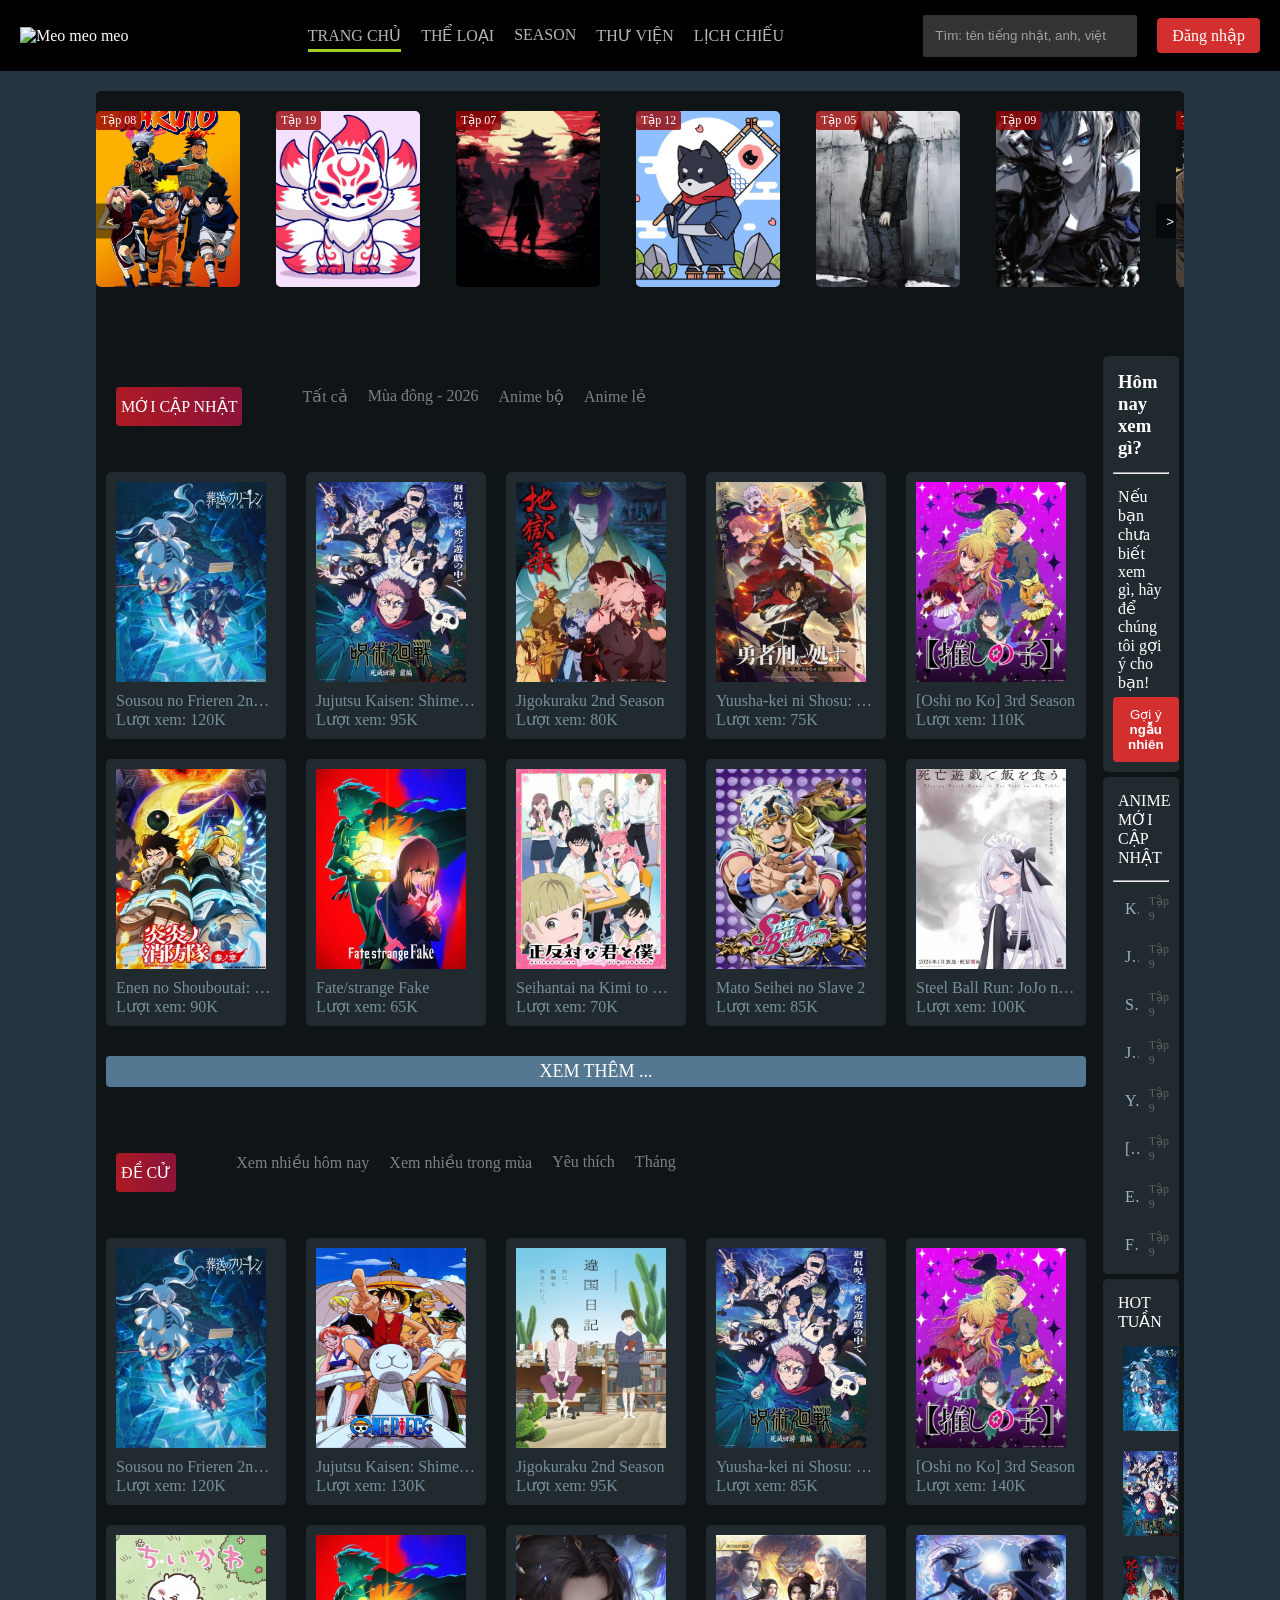
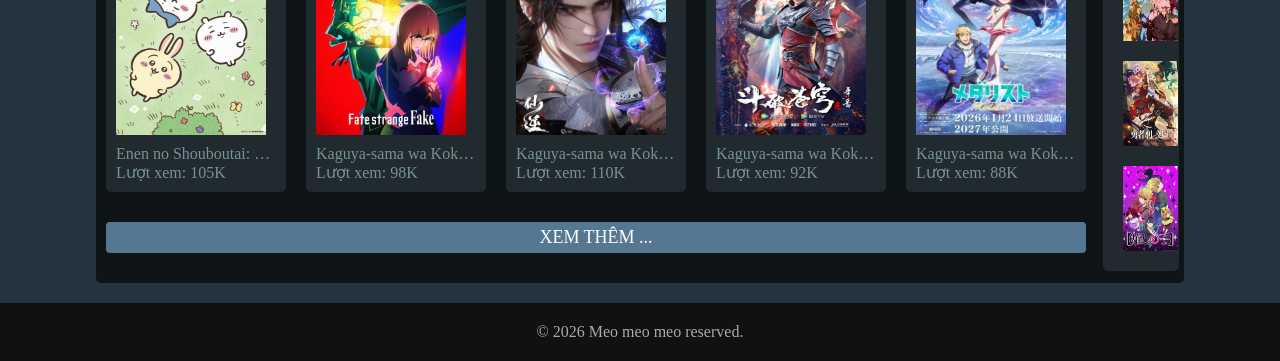
==== index.html @ 36530b50 "fix error due to #" ====
<!DOCTYPE html>
<html lang="en">
<head>
    <meta charset="UTF-8">
    <meta name="viewport" content="width=device-width, initial-scale=1.0">
    <title>Hihi</title>
    <link rel="stylesheet" href="static/css/index.css">
</head>
<body>
    <!-- nav bar -->
     <nav class="navbar">
            <div class="logo">
                <img src="path_to_logo.png" alt="Meo meo meo">
            </div>

        <ul class="nav-links">
            <li><a href="#" class="active">TRANG CHỦ</a></li>

            <li class="has-dropdown"><a href="#">THỂ LOẠI <i class="arrow-down"></i></a>
                <div class="dropdown-content">
                    <ul class="genre-grid">
                        <li><a href="cate.html?type=action">Action</a></li>
                        <li><a href="cate.html?type=adventure">Adventure</a></li>
                        <li><a href="cate.html?type=comedy">Comedy</a></li>
                        <li><a href="cate.html?type=drama">Drama</a></li>
                        <li><a href="cate.html?type=fantasy">Fantasy</a></li>
                        <li><a href="cate.html?type=horror">Horror</a></li>
                        <li><a href="cate.html?type=romance">Romance</a></li>
                        <li><a href="cate.html?type=sci-fi">Sci-Fi</a></li>
                        <li><a href="cate.html?type=slice-of-life">Slice of Life</a></li>
                        <li><a href="cate.html?type=sports">Sports</a></li>
                    </ul>
                </div>
            </li>
            
            <li class="has-dropdown"><a href="#">SEASON <i class="arrow-down"></i></a>
                <div class="dropdown-content">
                    <ul class="season-grid">
                        <li><a href="#">Mùa Xuân 2026</a></li>
                        <li><a href="#">Mùa Hè 2026</a></li>
                        <li><a href="#">Mùa Thu 2026</a></li>
                        <li><a href="#">Mùa Đông 2026</a></li>
                        <li><a href="#">Mùa Xuân 2025</a></li>
                        <li><a href="#">Mùa Hè 2025</a></li>
                        <li><a href="#">Mùa Thu 2025</a></li>
                        <li><a href="#">Mùa Đông 2025</a></li>
                    </ul>
                </div>
            </li>
            <li><a href="#">THƯ VIỆN</a></li>
            <li><a href="#">LỊCH CHIẾU</a></li>
        </ul>

        <div class="nav-actions">
            <div class="search-box">
                <input type="text" placeholder="Tìm: tên tiếng nhật, anh, việt">
            </div>
            <a href="#" class="btn-login">Đăng nhập</a>
        </div>
    </nav>
    <div class="big-container">
        
        
        <main class="main-container">
            <div class="movie-section">
                <button class="nav-btn prev-btn"><</button>
                <div class="movie-slider">
                    <div class="movie-item"><img src="images/movie-slider/thumb1.jpg"><div class="label">Tập 08</div></div>
                    <div class="movie-item"><img src="images/movie-slider/thumb2.jpg"><div class="label">Tập 19</div></div>
                    <div class="movie-item"><img src="images/movie-slider/thumb3.jpg"><div class="label">Tập 07</div></div>
                    <div class="movie-item"><img src="images/movie-slider/thumb4.jpg"><div class="label">Tập 12</div></div>
                    <div class="movie-item"><img src="images/movie-slider/thumb5.jpg"><div class="label">Tập 05</div></div>
                    <div class="movie-item"><img src="images/movie-slider/thumb6.jpg"><div class="label">Tập 09</div></div>
                    <div class="movie-item"><img src="images/movie-slider/thumb7.jpg"><div class="label">Tập 09</div></div>
                    <div class="movie-item"><img src="images/movie-slider/thumb8.jpg"><div class="label">Tập 09</div></div>
                    <div class="movie-item"><img src="images/movie-slider/thumb1.jpg"><div class="label">Tập 09</div></div>
                    <div class="movie-item"><img src="images/movie-slider/thumb10.jpg"><div class="label">Tập 09</div></div>
                </div>
                <button class="nav-btn next-btn">></button>
            </div>
        <div class="second-main-container">
            <div class="content-wraper">
                <section class="content-left">
                <div class="movie-section">
                    <div class="recent-update">
                        <div class="detail-navbar">
                            <p class="section-title">MỚI CẬP NHẬT</p>
                            <ul class="cate-navbar">
                                <li><a href="#">Tất cả</a></li>
                                <li><a href="#">Mùa đông - 2026</a></li>
                                <li><a href="#">Anime bộ</a></li>
                                <li><a href="#">Anime lẻ</a></li>
                            </ul>
                        </div>
                    </div>
                    <div class="movie-items">
                        <div class="home-card"><img src="images/recent_update/thumb1.jpg" width="150"><span class="title">Sousou no Frieren 2nd Season</span><span>Lượt xem: 120K</span></div>
                        <div class="home-card"><img src="images/recent_update/thumb2.jpg" width="150"><span class="title">Jujutsu Kaisen: Shimetsu Kaiyuu - Zenpen</span><span>Lượt xem: 95K</span></div>
                        <div class="home-card"><img src="images/recent_update/thumb3.jpg" width="150"><span class="title">Jigokuraku 2nd Season</span><span>Lượt xem: 80K</span></div>
                        <div class="home-card"><img src="images/recent_update/thumb4.jpg" width="150"><span class="title">Yuusha-kei ni Shosu: Choubatsu Yuusha 9004-tai Keimu Kiroku</span><span>Lượt xem: 75K</span></div>
                        <div class="home-card"><img src="images/recent_update/thumb5.jpg" width="150"><span class="title">[Oshi no Ko] 3rd Season</span><span>Lượt xem: 110K</span></div>
                        <div class="home-card"><img src="images/recent_update/thumb6.jpg" width="150"><span class="title">Enen no Shouboutai: San no Shou Part 2</span><span>Lượt xem: 90K</span></div>
                        <div class="home-card"><img src="images/recent_update/thumb7.jpg" width="150"><span class="title">Fate/strange Fake</span><span>Lượt xem: 65K</span></div>
                        <div class="home-card"><img src="images/recent_update/thumb8.jpg" width="150"><span class="title">Seihantai na Kimi to Boku</span><span>Lượt xem: 70K</span></div>
                        <div class="home-card"><img src="images/recent_update/thumb9.jpg" width="150"><span class="title">Mato Seihei no Slave 2</span><span>Lượt xem: 85K</span></div>
                        <div class="home-card"><img src="images/recent_update/thumb10.jpg" width="150"><span class="title">Steel Ball Run: JoJo no Kimyou na Bouken</span><span>Lượt xem: 100K</span></div>
                    </div>
                    <a href="#" class="watch-more">XEM THÊM ...</a>

                </div>
            </section>

            <section class="content-left">
                <div class="movie-section">
                    <div class="recent-update">
                        <div class="detail-navbar">
                            <p class="section-title">ĐỀ CỬ</p>
                            <ul class="cate-navbar">
                                <li><a href="#">Xem nhiều hôm nay</a></li>
                                <li><a href="#">Xem nhiều trong mùa</a></li>
                                <li><a href="#">Yêu thích</a></li>
                                <li><a href="#">Tháng</a></li>
                            </ul>
                        </div>
                    </div>
                    <div class="movie-items">
                        <div class="home-card"><img src="images/nomination/thumb1.jpg" width="150"><span class="title">Sousou no Frieren 2nd Season</span><span>Lượt xem: 120K</span></div>
                        <div class="home-card"><img src="images/nomination/thumb2.jpg" width="150"><span class="title">Jujutsu Kaisen: Shimetsu Kaiyuu - Zenpen</span><span>Lượt xem: 130K</span></div>
                        <div class="home-card"><img src="images/nomination/thumb3.jpg" width="150"><span class="title">Jigokuraku 2nd Season</span><span>Lượt xem: 95K</span></div>
                        <div class="home-card"><img src="images/nomination/thumb4.jpg" width="150"><span class="title">Yuusha-kei ni Shosu: Choubatsu Yuusha 9004-tai Keimu Kiroku</span><span>Lượt xem: 85K</span></div>
                        <div class="home-card"><img src="images/nomination/thumb5.jpg" width="150"><span class="title">[Oshi no Ko] 3rd Season</span><span>Lượt xem: 140K</span></div>
                        <div class="home-card"><img src="images/nomination/thumb6.jpg" width="150"><span class="title">Enen no Shouboutai: San no Shou Part 2</span><span>Lượt xem: 105K</span></div>
                        <div class="home-card"><img src="images/nomination/thumb7.jpg" width="150"><span class="title">Kaguya-sama wa Kokurasetai: Tensai-tachi no Renai Kousou</span><span>Lượt xem: 98K</span></div>
                        <div class="home-card"><img src="images/nomination/thumb8.jpg" width="150"><span class="title">Kaguya-sama wa Kokurasetai: Tensai-tachi no Renai Kousou</span><span>Lượt xem: 110K</span></div>
                        <div class="home-card"><img src="images/nomination/thumb9.jpg" width="150"><span class="title">Kaguya-sama wa Kokurasetai: Tensai-tachi no Renai Kousou</span><span>Lượt xem: 92K</span></div>
                        <div class="home-card"><img src="images/nomination/thumb10.jpg" width="150"><span class="title">Kaguya-sama wa Kokurasetai: Tensai-tachi no Renai Kousou</span><span>Lượt xem: 88K</span></div>
                    </div>
                    <a href="#" class="watch-more">XEM THÊM ...</a>

                </div>
            </section>
            </div>
            <aside class="sidebar">
                <div class="sidebar-box">
                    <h3>Hôm nay xem gì?</h3>
                    <hr>
                    <p>Nếu bạn chưa biết xem gì, hãy để chúng tôi gợi ý cho bạn!</p>
                    <button class="random-button">Gợi ý <strong>ngẫu nhiên</strong></button>
                </div>
                <div class="sidebar-box">
                    <p>ANIME MỚI CẬP NHẬT</p>
                    <hr>
                    <ul class="recent-update-aside">
                        <li class="recent-anime">
                            <a href="#">Kaguya-sama wa Kokurasetai: Tensai-tachi no Renai Kousou</a>
                            <span>Tập 9</span>
                        </li>
                        <li class="recent-anime">
                            <a href="#">Jujutsu Kaisen: Shimetsu Kaiyuu - Zenpen</a>
                            <span>Tập 9</span>
                        </li>
                        <li class="recent-anime">
                            <a href="#">Sousou no Frieren 2nd Season</a>
                            <span>Tập 9</span>
                        </li>
                        <li class="recent-anime">
                            <a href="#">Jigokuraku 2nd Season</a>
                            <span>Tập 9</span>
                        </li>
                        <li class="recent-anime">
                            <a href="#">Yuusha-kei ni Shosu: Choubatsu Yuusha 9004-tai Keimu Kiroku</a>
                            <span>Tập 9</span>
                        </li>
                        <li class="recent-anime">
                            <a href="#">[Oshi no Ko] 3rd Season</a>
                            <span>Tập 9</span>
                        </li>
                        <li class="recent-anime">
                            <a href="#">Enen no Shouboutai: San no Shou Part 2</a>
                            <span>Tập 9</span>
                        </li>
                        <li class="recent-anime">
                            <a href="#">Fate/strange Fake</a>
                            <span>Tập 9</span>
                        </li>
                    </ul>
                </div>
                <div class="sidebar-box">
                    <div class="hot-title">
                        <p>HOT TUẦN</p>
                        <p>TV/Series</p>
                        <p>Movie/OVA</p>
                    </div>
                    <div class="hot-content">
                        <div class="hot-card">
                            <img src="images/hot_week/thumb1.jpg" width="150">
                            <a class="title" href="#">Sousou no Frieren 2nd Season</a>
                        </div>
                        <div class="hot-card">
                            <img src="images/hot_week/thumb2.jpg" alt="" class="src">
                            <a class="title" href="#">Jujutsu Kaisen: Shimetsu Kaiyuu - Zenpen</a>
                        </div>
                        <div class="hot-card">
                            <img src="images/hot_week/thumb3.jpg" alt="" class="src">
                            <a class="title" href="#">Jigokuraku 2nd Season</a>
                        </div>
                        <div class="hot-card">
                            <img src="images/hot_week/thumb4.jpg" alt="" class="src">
                            <a class="title" href="#">Yuusha-kei ni Shosu: Choubatsu Yuusha 9004-tai Keimu Kiroku</a>
                        </div>
                        <div class="hot-card">
                            <img src="images/hot_week/thumb5.jpg" alt="" class="src">
                            <a class="title" href="#">[Oshi no Ko] 3rd Season</a>
                        </div>
                    </div>
                </div>
            </aside>

        </div>
    </div>
    </main>
    <footer>
        © 2026 Meo meo meo reserved.
    </footer>
    
    <script src="index.js"></script>
</body>
</html>
---- static/css/index.css ----
body{
    background-color: #25343F;
    margin: 0;
    padding:0;
}
.big-container{
    background-color: transparent;
    max-width: 85vw;
    margin: 0 auto;
    padding: 20px;
    border-radius: 5px;
}
/* Navbar styles */
.div-navbar{
    background-color: #1a1a1a;
    color: white;
    display: flex;
    flex-wrap: nowrap;
    justify-content: space-between;
    align-items: center;
    padding: 10px 20px;
    margin-top:0px;
}
.navbar{
    background-color: black;
    color: white;
    display: flex;
    flex-wrap: nowrap;
    justify-content: space-between;
    align-items: center;
    padding: 10px 20px;
    margin-top:0px;
}
.nav-links{
    display: flex;
    list-style: none;
    gap: 20px;
}
.nav-links a{
    color: #b7b5b5;
    text-decoration: none;
    padding-bottom: 5px;
}
.nav-links a.active{
    border-bottom: 3px solid #a2cf27;
}
.nav-actions{
    display: flex;
    align-items: center;
    gap: 20px;
}
.search-box {
  position: relative;
}

.btn-login {
  background-color: #d32f2f;
  color: white;
  padding: 8px 15px;
  text-decoration: none;
  border-radius: 4px;
}
input{
    background-color: #333;
    width: 210px;
    height: 40px;
    border: none;
    border-radius:2px;
}
input::placeholder{
    color: #a39f9f;
    padding-left: 10px;
}
/* Dropdown styles */

.has-dropdown{
    position: relative;
}
.dropdown-content{
    display: none;
    position: absolute;
    top: 100%;
    left: 0;
    width: max-content;
    background-color: white;
    min-width: 150px;
    padding:20px;
    box-shadow: 0 8px 16px rgba(0,0,0,0.2);
    z-index:10;
}
.has-dropdown:hover .dropdown-content{
    display: block;
}

/* Genre grid styles */
.genre-grid{
    display: grid;
    grid-template-columns: 1fr 1fr 1fr;
    grid-auto-rows: 1fr;
    gap: 20px;
    padding:0;
    margin: 0;
    background-color: #fff;
}
.genre-grid a{
    color: #333 !important;
    font-size: 14px;
    display: block;
    text-decoration: none;
}
.genre-grid a:hover {
    color: #a2cf27 !important; 
}

.season-grid{
    display: grid;
    grid-template-columns: 1fr 1fr 1fr 1fr;
    grid-auto-rows: 1fr;
    gap: 20px;
    padding:0;
    margin: 0;
    background-color: #fff;
}
.season-grid a{
    color: #333 !important;
    font-size: 14px;
    display: block;
    text-decoration: none;
}
.season-grid a:hover {
    color: #a2cf27 !important; 
}


/* Movie slider styles */
.movie-section{
    position: relative;
    margin: 20px auto;
    display: flex;
    flex-direction: column;
    background-color:#1a1a1a;
    padding: 20px 0;
}
.movie-slider{
    background-color: transparent;
    border-radius: 5px;
    display: flex;
    overflow-x: auto;
    gap: 0;
    scroll-behavior: smooth;
    padding: 0;
}
.movie-slider .movie-item img{
    border-radius: 5px;
}
.movie-slider::-webkit-scrollbar {
    display: none;
}
.movie-item{
    flex: 0 0 180px;
    position: relative;
}
.movie-item img {
    width: 80%;
    height: 80%;
    border-radius: 1px;
    object-fit: cover;
}

.nav-btn{
    position: absolute;
    top: 50%;
    transform: translateY(-50%);
    background-color: rgba(0,0,0,0.5);
    color: white;
    border: none;
    padding: 10px;
    cursor: pointer;
    z-index: 1;
}
.label {
    position: absolute;
    top: 0px;
    background: rgba(154, 5, 5, 0.808);
    color: white;
    padding: 2px 5px;
    border-radius: 2px;
    font-size: 12px;
}
.prev-btn { left: 0; }
.next-btn { right: 0; }
/* Movie details styles */
.main-container{
    background-color: #0f1416;
    display: flex;
    flex-direction: column;
    margin: 0px;
    padding: 0px;
    border-radius: 5px;
}
.second-main-container{
    background-color: transparent;
    display:grid;
    grid-template-columns: 3fr 1fr;
    gap: 2px;
    border-radius: 5px;
}
.content-wraper{
    background-color: transparent;
    margin: 0px;
    padding: 0px;
    display: flex;
    flex-direction: column;
}
/*sidebar styles*/
.sidebar{
    display: flex;
    flex-direction: column;
    gap: 5px;
    margin: 5px;
    min-width: 0px;
}
.sidebar-box{
    background-color: #212a2f;
    border-radius: 5px;
    padding: 10px;

    max-width: 100%;
    overflow: hidden;
    text-overflow: ellipsis;
}
.sidebar-box p{
    color: #fff;
    margin: 0;
    padding: 5px;
}
.sidebar h3{
    color: #fff;
    padding: 5px;
    margin: 0;
}
.sidebar-box{
    padding: 10px;
}
.recent-update-aside {
    display: flex;
    flex-direction: column;
    gap: 10px;
    padding: 0;
    margin: 0;
}

.recent-update-aside li {
    list-style: none;
}

.recent-update-aside li a {
    display: block;
    width: 100%;
    max-width: 100%;
    padding: 10px 12px;
    color: #9fb3c8;
    text-decoration: none;
    position: relative;

    white-space: nowrap;
    overflow: hidden;
    text-overflow: ellipsis;

    background-color: transparent;
    transition: background-color .2s ease, color .2s ease;
}
.recent-update-aside li a::before {
    content: "";
    position: absolute;
    left: 0;
    top: 0;
    width: 4px;
    height: 100%;
    background-color: #d32f2f;
    opacity: 0;
    transition: opacity .2s ease;
}
.recent-update-aside li a:hover {
    background-color: #1b242a;
    color: #fff;
}

.recent-update-aside li a:hover::before {
    opacity: 1;
}
.recent-anime {
    list-style: none;
    display: flex;
    align-items: center;
    gap: 10px;
}

.recent-anime span{
    font-size: 12px;
    color: #5f5f5f;
}
/*hot week styles*/

.hot-title{
    display: flex;
    gap: 10px;
    align-items: center;
}
.hot-card{
    color: #fff;
    background-color: #212a2f;
    display: flex;
    gap: 10px;
    padding: 10px;
    border-radius: 5px;
}
.hot-content img{
    width: 55px;
    height: 85px;
}
.hot-content .title{
    white-space: nowrap;
    overflow: hidden;
    text-overflow: ellipsis;
}
.hot-content a{
    color: #78909c;
    text-decoration: none;
}
.hot-content a:hover{
    color: #a2cf27;
}
/*left content styles*/
.random-button{
    background-color: #d32f2f;
    color: white;
    padding: 10px 15px;
    border: none;
    border-radius: 4px;
    cursor: pointer;
}
/*content-left styles*/
.content-left{
    background-color: transparent;
    border-radius: 5px;
}
.movie-section{
    background-color: transparent;
    padding: 0;
    max-width: 100%;
    overflow: hidden;
}
.detail-navbar{
    display: flex;
    gap: 20px;
    margin-bottom: 20px;
    color: #808080;
}
.detail-navbar a{
    color: #808080;
    text-decoration: none;
}
.cate-navbar{
    display: flex;
    gap: 20px;
    margin-bottom: 20px;
    list-style: none;
}
.cate-navbar a{
    color: #808080;
    text-decoration: none;
}
.section-title{
    background: linear-gradient(81.43deg, #b71c1c -26.81%, #8e1438 87.89%);
    color: white;
    padding: 10px 5px 10px 5px;
    border-radius: 4px;
    margin-left: 20px;
}
.cate-navbar a:hover {
    color: #a2cf27 !important; 
}
.movie-items{
    display: grid;
    grid-template-columns: repeat(5, 1fr);
    gap: 20px;
    padding: 10px;
}
.watch-more{
    background-color: #547792;
    text-transform: uppercase;
    margin: 10px;
    display: block;
    text-align: center;
    margin-top: 20px;
    color: #fff;
    font-size: 18px;
    padding: 5px;
    text-decoration: none;
    border-radius: 4px;
}
/* Home card */
.home-card{
    background-color: #212a2f;
    width: 160px;
    display: flex;
    flex-direction: column;
    border-radius: 5px;
    padding: 10px;
    color: #78909c;
}
.movie-items img{
    width: 150px;
    height: 200px;
}
.home-card .title{
    margin: 10px 0 0 0;
    white-space: nowrap;
    overflow: hidden;
    text-overflow: ellipsis;
}


/*footer styles*/
footer {
    background-color: #111;
    color: #aaa;
    text-align: center;
    padding: 20px;
}
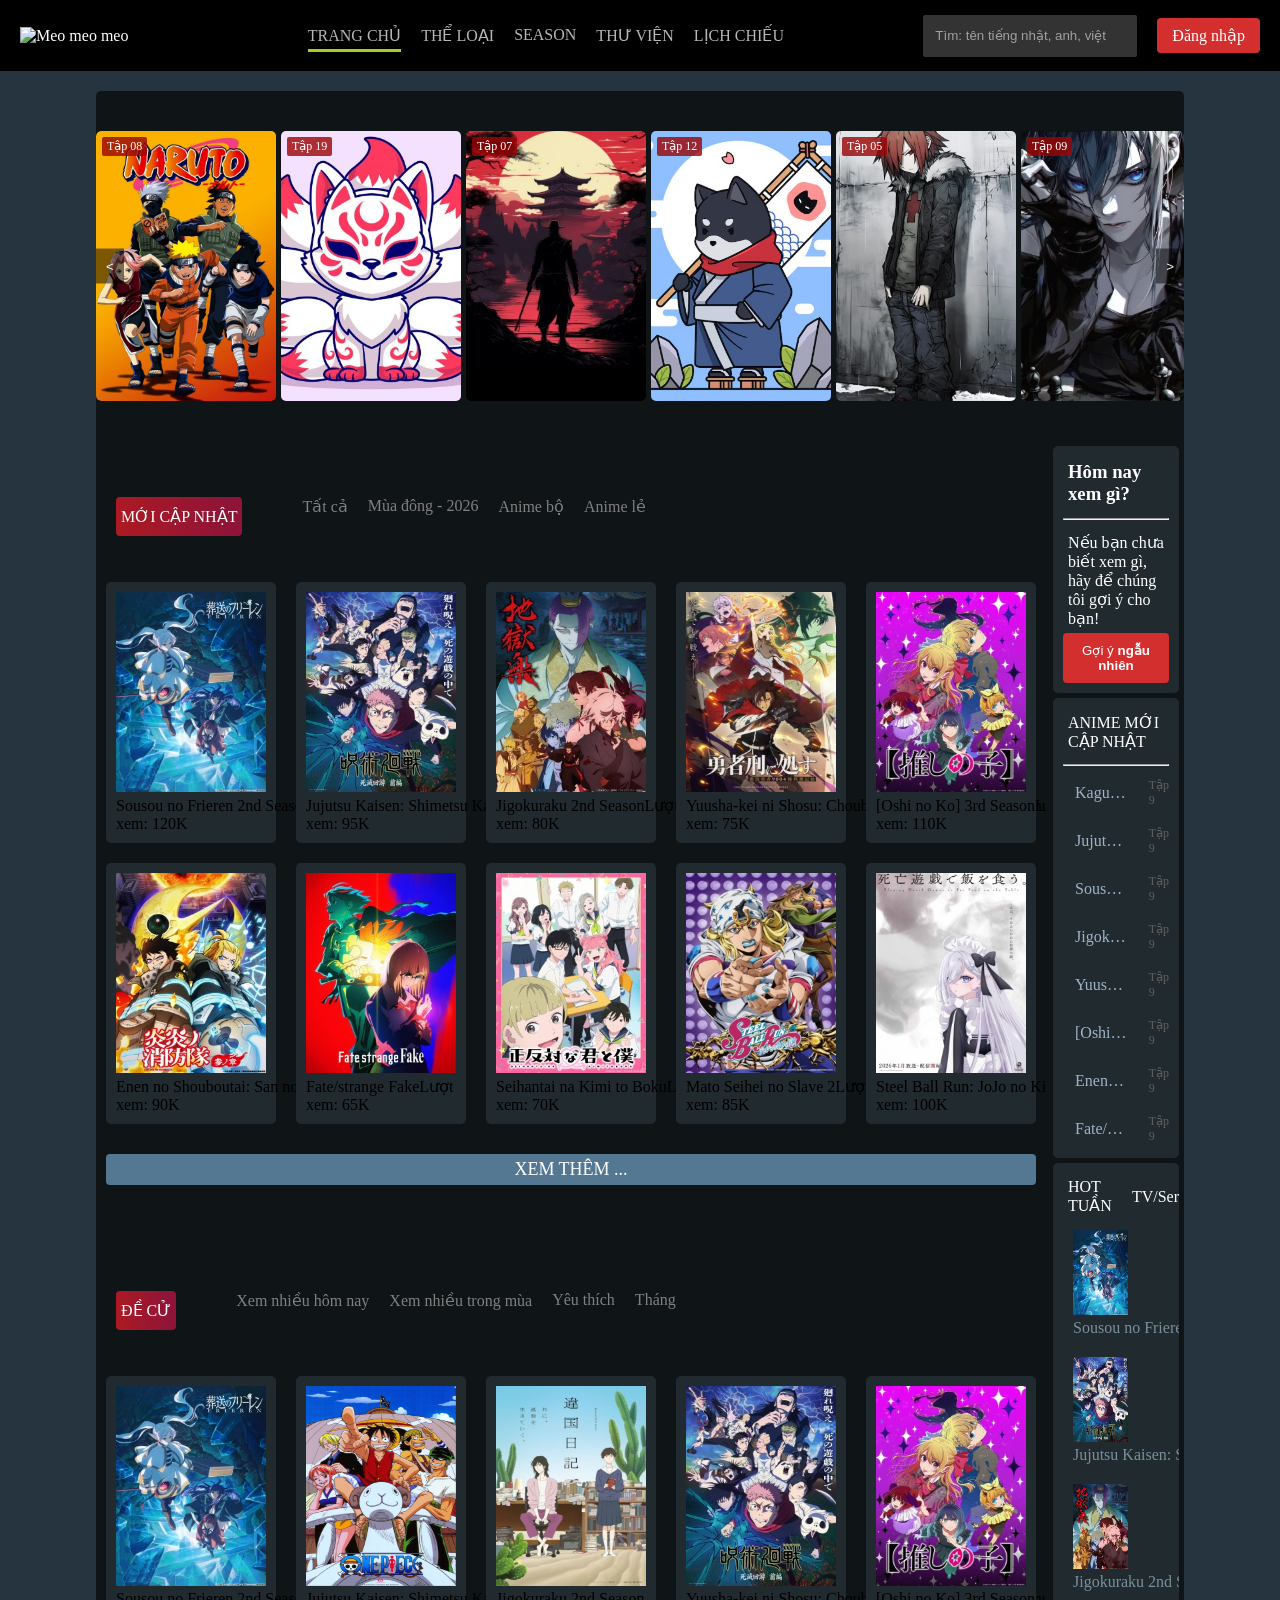
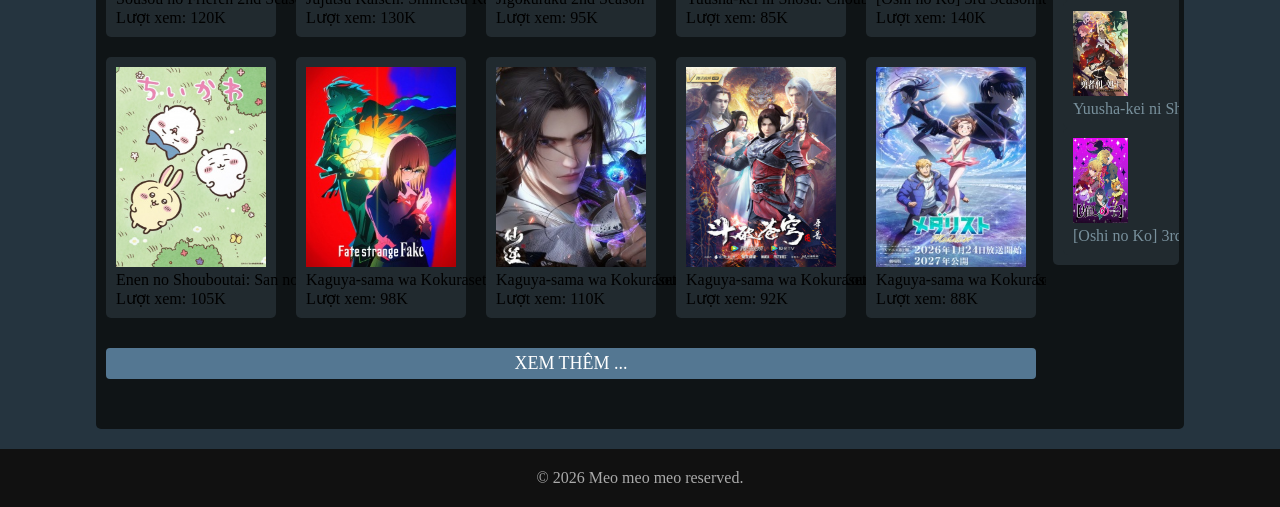
==== commit 475881cb: "add play button" ====
--- a/index.html
+++ b/index.html
@@ -14,7 +14,7 @@
             </div>
 
         <ul class="nav-links">
-            <li><a href="#" class="active">TRANG CHỦ</a></li>
+            <li><a href="index.html" class="active">TRANG CHỦ</a></li>
 
             <li class="has-dropdown"><a href="#">THỂ LOẠI <i class="arrow-down"></i></a>
                 <div class="dropdown-content">
@@ -63,20 +63,71 @@
         
         <main class="main-container">
             <div class="movie-section">
-                <button class="nav-btn prev-btn"><</button>
+                <button class="nav-btn prev-btn">&lt;</button>
                 <div class="movie-slider">
-                    <div class="movie-item"><img src="images/movie-slider/thumb1.jpg"><div class="label">Tập 08</div></div>
-                    <div class="movie-item"><img src="images/movie-slider/thumb2.jpg"><div class="label">Tập 19</div></div>
-                    <div class="movie-item"><img src="images/movie-slider/thumb3.jpg"><div class="label">Tập 07</div></div>
-                    <div class="movie-item"><img src="images/movie-slider/thumb4.jpg"><div class="label">Tập 12</div></div>
-                    <div class="movie-item"><img src="images/movie-slider/thumb5.jpg"><div class="label">Tập 05</div></div>
-                    <div class="movie-item"><img src="images/movie-slider/thumb6.jpg"><div class="label">Tập 09</div></div>
-                    <div class="movie-item"><img src="images/movie-slider/thumb7.jpg"><div class="label">Tập 09</div></div>
-                    <div class="movie-item"><img src="images/movie-slider/thumb8.jpg"><div class="label">Tập 09</div></div>
-                    <div class="movie-item"><img src="images/movie-slider/thumb1.jpg"><div class="label">Tập 09</div></div>
-                    <div class="movie-item"><img src="images/movie-slider/thumb10.jpg"><div class="label">Tập 09</div></div>
-                </div>
-                <button class="nav-btn next-btn">></button>
+                    <a class="movie-item click-to-watch">
+                        <img src="images/movie-slider/thumb1.jpg">
+                        <div class="play-overlay">
+                            <span class="play-btn">▶</span>
+                        </div>
+                        <span class="label">Tập 08</span>
+                    </a>
+                    <a class="movie-item click-to-watch">
+                        <img src="images/movie-slider/thumb2.jpg">
+                        <div class="play-overlay">
+                            <span class="play-btn">▶</span>
+                        </div>
+                        <span class="label">Tập 19</span></a>
+                    <a class="movie-item click-to-watch">
+                        <img src="images/movie-slider/thumb3.jpg">
+                        <div class="play-overlay">
+                            <span class="play-btn">▶</span>
+                        </div>
+                        <span class="label">Tập 07</span></a>
+                    <a class="movie-item click-to-watch">
+                        <img src="images/movie-slider/thumb4.jpg">
+                        <div class="play-overlay">
+                            <span class="play-btn">▶</span>
+                        </div>
+                        <span class="label">Tập 12</span></a>
+                    <a class="movie-item click-to-watch">
+                        <img src="images/movie-slider/thumb5.jpg">
+                        <div class="play-overlay">
+                            <span class="play-btn">▶</span>
+                        </div>
+                        <span class="label">Tập 05</span></a>
+                    <a class="movie-item click-to-watch">
+                        <img src="images/movie-slider/thumb6.jpg">
+                        <div class="play-overlay">
+                            <span class="play-btn">▶</span>
+                        </div>
+                        <span class="label">Tập 09</span></a>
+                    <a class="movie-item click-to-watch">
+                        <img src="images/movie-slider/thumb7.jpg">
+                        <div class="play-overlay">
+                            <span class="play-btn">▶</span>
+                        </div>
+                        <span class="label">Tập 09</span></a>
+                    <a class="movie-item click-to-watch">
+                        <img src="images/movie-slider/thumb8.jpg">
+                        <div class="play-overlay">
+                            <span class="play-btn">▶</span>
+                        </div>
+                        <span class="label">Tập 09</span></a>
+                    <a class="movie-item click-to-watch">
+                        <img src="images/movie-slider/thumb1.jpg">
+                        <div class="play-overlay">
+                            <span class="play-btn">▶</span>
+                        </div>
+                        <span class="label">Tập 09</span></a>
+                    <a class="movie-item click-to-watch">
+                        <img src="images/movie-slider/thumb10.jpg">
+                        <div class="play-overlay">
+                            <span class="play-btn">▶</span>
+                        </div>
+                        <span class="label">Tập 09</span></a>
+                </div>
+                <button type="button" class="nav-btn next-btn">&gt;</button>
             </div>
         <div class="second-main-container">
             <div class="content-wraper">
@@ -94,16 +145,67 @@
                         </div>
                     </div>
                     <div class="movie-items">
-                        <div class="home-card"><img src="images/recent_update/thumb1.jpg" width="150"><span class="title">Sousou no Frieren 2nd Season</span><span>Lượt xem: 120K</span></div>
-                        <div class="home-card"><img src="images/recent_update/thumb2.jpg" width="150"><span class="title">Jujutsu Kaisen: Shimetsu Kaiyuu - Zenpen</span><span>Lượt xem: 95K</span></div>
-                        <div class="home-card"><img src="images/recent_update/thumb3.jpg" width="150"><span class="title">Jigokuraku 2nd Season</span><span>Lượt xem: 80K</span></div>
-                        <div class="home-card"><img src="images/recent_update/thumb4.jpg" width="150"><span class="title">Yuusha-kei ni Shosu: Choubatsu Yuusha 9004-tai Keimu Kiroku</span><span>Lượt xem: 75K</span></div>
-                        <div class="home-card"><img src="images/recent_update/thumb5.jpg" width="150"><span class="title">[Oshi no Ko] 3rd Season</span><span>Lượt xem: 110K</span></div>
-                        <div class="home-card"><img src="images/recent_update/thumb6.jpg" width="150"><span class="title">Enen no Shouboutai: San no Shou Part 2</span><span>Lượt xem: 90K</span></div>
-                        <div class="home-card"><img src="images/recent_update/thumb7.jpg" width="150"><span class="title">Fate/strange Fake</span><span>Lượt xem: 65K</span></div>
-                        <div class="home-card"><img src="images/recent_update/thumb8.jpg" width="150"><span class="title">Seihantai na Kimi to Boku</span><span>Lượt xem: 70K</span></div>
-                        <div class="home-card"><img src="images/recent_update/thumb9.jpg" width="150"><span class="title">Mato Seihei no Slave 2</span><span>Lượt xem: 85K</span></div>
-                        <div class="home-card"><img src="images/recent_update/thumb10.jpg" width="150"><span class="title">Steel Ball Run: JoJo no Kimyou na Bouken</span><span>Lượt xem: 100K</span></div>
+                        <a class="home-card click-to-watch">
+                            <img src="images/recent_update/thumb1.jpg" width="150">
+                            <div class="play-overlay">
+                                <span class="play-btn">▶</span>
+                            </div>
+                            <span class="title">Sousou no Frieren 2nd Season</span><span>Lượt xem: 120K</span>
+                        </a>
+                        <a class="home-card click-to-watch">
+                            <img src="images/recent_update/thumb2.jpg" width="150">
+                            <div class="play-overlay">
+                                <span class="play-btn">▶</span>
+                            </div>
+                            <span class="title">Jujutsu Kaisen: Shimetsu Kaiyuu - Zenpen</span><span>Lượt xem: 95K</span></a>
+                        <a class="home-card click-to-watch">
+                            <img src="images/recent_update/thumb3.jpg" width="150">
+                            <div class="play-overlay">
+                                <span class="play-btn">▶</span>
+                            </div>
+                            <span class="title">Jigokuraku 2nd Season</span><span>Lượt xem: 80K</span></a>
+                        <a class="home-card click-to-watch">
+                            <img src="images/recent_update/thumb4.jpg" width="150">
+                            <div class="play-overlay">
+                                <span class="play-btn">▶</span>
+                            </div>
+                            <span class="title">Yuusha-kei ni Shosu: Choubatsu Yuusha 9004-tai Keimu Kiroku</span><span>Lượt xem: 75K</span></a>
+                        <a class="home-card click-to-watch">
+                            <img src="images/recent_update/thumb5.jpg" width="150">
+                            <div class="play-overlay">
+                                <span class="play-btn">▶</span>
+                            </div>
+                            <span class="title">[Oshi no Ko] 3rd Season</span><span>Lượt xem: 110K</span></a>
+                        <a class="home-card click-to-watch">
+                            <img src="images/recent_update/thumb6.jpg" width="150">
+                            <div class="play-overlay">
+                                <span class="play-btn">▶</span>
+                            </div>
+                            <span class="title">Enen no Shouboutai: San no Shou Part 2</span><span>Lượt xem: 90K</span></a>
+                        <a class="home-card click-to-watch">
+                            <img src="images/recent_update/thumb7.jpg" width="150">
+                            <div class="play-overlay">
+                                <span class="play-btn">▶</span>
+                            </div>
+                            <span class="title">Fate/strange Fake</span><span>Lượt xem: 65K</span></a>
+                        <a class="home-card click-to-watch">
+                            <img src="images/recent_update/thumb8.jpg" width="150">
+                            <div class="play-overlay">
+                                <span class="play-btn">▶</span>
+                            </div>
+                            <span class="title">Seihantai na Kimi to Boku</span><span>Lượt xem: 70K</span></a>
+                        <a class="home-card click-to-watch">
+                            <img src="images/recent_update/thumb9.jpg" width="150">
+                            <div class="play-overlay">
+                                <span class="play-btn">▶</span>
+                            </div>
+                            <span class="title">Mato Seihei no Slave 2</span><span>Lượt xem: 85K</span></a>
+                        <a class="home-card click-to-watch">
+                            <img src="images/recent_update/thumb10.jpg" width="150">
+                            <div class="play-overlay">
+                                <span class="play-btn">▶</span>
+                            </div>
+                            <span class="title">Steel Ball Run: JoJo no Kimyou na Bouken</span><span>Lượt xem: 100K</span></a>
                     </div>
                     <a href="#" class="watch-more">XEM THÊM ...</a>
 
@@ -124,16 +226,76 @@
                         </div>
                     </div>
                     <div class="movie-items">
-                        <div class="home-card"><img src="images/nomination/thumb1.jpg" width="150"><span class="title">Sousou no Frieren 2nd Season</span><span>Lượt xem: 120K</span></div>
-                        <div class="home-card"><img src="images/nomination/thumb2.jpg" width="150"><span class="title">Jujutsu Kaisen: Shimetsu Kaiyuu - Zenpen</span><span>Lượt xem: 130K</span></div>
-                        <div class="home-card"><img src="images/nomination/thumb3.jpg" width="150"><span class="title">Jigokuraku 2nd Season</span><span>Lượt xem: 95K</span></div>
-                        <div class="home-card"><img src="images/nomination/thumb4.jpg" width="150"><span class="title">Yuusha-kei ni Shosu: Choubatsu Yuusha 9004-tai Keimu Kiroku</span><span>Lượt xem: 85K</span></div>
-                        <div class="home-card"><img src="images/nomination/thumb5.jpg" width="150"><span class="title">[Oshi no Ko] 3rd Season</span><span>Lượt xem: 140K</span></div>
-                        <div class="home-card"><img src="images/nomination/thumb6.jpg" width="150"><span class="title">Enen no Shouboutai: San no Shou Part 2</span><span>Lượt xem: 105K</span></div>
-                        <div class="home-card"><img src="images/nomination/thumb7.jpg" width="150"><span class="title">Kaguya-sama wa Kokurasetai: Tensai-tachi no Renai Kousou</span><span>Lượt xem: 98K</span></div>
-                        <div class="home-card"><img src="images/nomination/thumb8.jpg" width="150"><span class="title">Kaguya-sama wa Kokurasetai: Tensai-tachi no Renai Kousou</span><span>Lượt xem: 110K</span></div>
-                        <div class="home-card"><img src="images/nomination/thumb9.jpg" width="150"><span class="title">Kaguya-sama wa Kokurasetai: Tensai-tachi no Renai Kousou</span><span>Lượt xem: 92K</span></div>
-                        <div class="home-card"><img src="images/nomination/thumb10.jpg" width="150"><span class="title">Kaguya-sama wa Kokurasetai: Tensai-tachi no Renai Kousou</span><span>Lượt xem: 88K</span></div>
+                        <a class="home-card click-to-watch">
+                            <img src="images/nomination/thumb1.jpg" width="150">
+                            <div class="play-overlay">
+                                <span class="play-btn">▶</span>
+                            </div>
+                            <span class="title">Sousou no Frieren 2nd Season</span>
+                            <span>Lượt xem: 120K</span></a>
+                        <a class="home-card click-to-watch">
+                            <img src="images/nomination/thumb2.jpg" width="150">
+                            <div class="play-overlay">
+                                <span class="play-btn">▶</span>
+                            </div>
+                            <span class="title">Jujutsu Kaisen: Shimetsu Kaiyuu - Zenpen</span>
+                            <span>Lượt xem: 130K</span></a>
+                        <a class="home-card click-to-watch">
+                            <img src="images/nomination/thumb3.jpg" width="150">
+                            <div class="play-overlay">
+                                <span class="play-btn">▶</span>
+                            </div>
+                            <span class="title">Jigokuraku 2nd Season</span>
+                            <span>Lượt xem: 95K</span></a>
+                        <a class="home-card click-to-watch">
+                            <img src="images/nomination/thumb4.jpg" width="150">
+                            <div class="play-overlay">
+                                <span class="play-btn">▶</span>
+                            </div>
+                            <span class="title">Yuusha-kei ni Shosu: Choubatsu Yuusha 9004-tai Keimu Kiroku</span>
+                            <span>Lượt xem: 85K</span></a>
+                        <a class="home-card click-to-watch">
+                            <img src="images/nomination/thumb5.jpg" width="150">
+                            <div class="play-overlay">
+                                <span class="play-btn">▶</span>
+                            </div>
+                            <span class="title">[Oshi no Ko] 3rd Season</span>
+                            <span>Lượt xem: 140K</span></a>
+                        <a class="home-card click-to-watch">
+                            <img src="images/nomination/thumb6.jpg" width="150">
+                            <div class="play-overlay">
+                                <span class="play-btn">▶</span>
+                            </div>
+                            <span class="title">Enen no Shouboutai: San no Shou Part 2</span>
+                            <span>Lượt xem: 105K</span></a>
+                        <a class="home-card click-to-watch">
+                            <img src="images/nomination/thumb7.jpg" width="150">
+                            <div class="play-overlay">
+                                <span class="play-btn">▶</span>
+                            </div>
+                            <span class="title">Kaguya-sama wa Kokurasetai: Tensai-tachi no Renai Kousou</span>
+                            <span>Lượt xem: 98K</span></a>
+                        <a class="home-card click-to-watch">
+                            <img src="images/nomination/thumb8.jpg" width="150">
+                            <div class="play-overlay">
+                                <span class="play-btn">▶</span>
+                            </div>
+                            <span class="title">Kaguya-sama wa Kokurasetai: Tensai-tachi no Renai Kousou</span>
+                            <span>Lượt xem: 110K</span></a>
+                        <a class="home-card click-to-watch">
+                            <img src="images/nomination/thumb9.jpg" width="150">
+                            <div class="play-overlay">
+                                <span class="play-btn">▶</span>
+                            </div>
+                            <span class="title">Kaguya-sama wa Kokurasetai: Tensai-tachi no Renai Kousou</span>
+                            <span>Lượt xem: 92K</span></a>
+                        <a class="home-card click-to-watch">
+                            <img src="images/nomination/thumb10.jpg" width="150">
+                            <div class="play-overlay">
+                                <span class="play-btn">▶</span>
+                            </div>
+                            <span class="title">Kaguya-sama wa Kokurasetai: Tensai-tachi no Renai Kousou</span>
+                            <span>Lượt xem: 88K</span></a>
                     </div>
                     <a href="#" class="watch-more">XEM THÊM ...</a>
 
@@ -192,23 +354,23 @@
                         <p>Movie/OVA</p>
                     </div>
                     <div class="hot-content">
-                        <div class="hot-card">
+                        <div class="hot-card click-to-watch">
                             <img src="images/hot_week/thumb1.jpg" width="150">
                             <a class="title" href="#">Sousou no Frieren 2nd Season</a>
                         </div>
-                        <div class="hot-card">
+                        <div class="hot-card click-to-watch">
                             <img src="images/hot_week/thumb2.jpg" alt="" class="src">
                             <a class="title" href="#">Jujutsu Kaisen: Shimetsu Kaiyuu - Zenpen</a>
                         </div>
-                        <div class="hot-card">
+                        <div class="hot-card click-to-watch">
                             <img src="images/hot_week/thumb3.jpg" alt="" class="src">
                             <a class="title" href="#">Jigokuraku 2nd Season</a>
                         </div>
-                        <div class="hot-card">
+                        <div class="hot-card click-to-watch">
                             <img src="images/hot_week/thumb4.jpg" alt="" class="src">
                             <a class="title" href="#">Yuusha-kei ni Shosu: Choubatsu Yuusha 9004-tai Keimu Kiroku</a>
                         </div>
-                        <div class="hot-card">
+                        <div class="hot-card click-to-watch">
                             <img src="images/hot_week/thumb5.jpg" alt="" class="src">
                             <a class="title" href="#">[Oshi no Ko] 3rd Season</a>
                         </div>
@@ -223,6 +385,6 @@
         © 2026 Meo meo meo reserved.
     </footer>
     
-    <script src="index.js"></script>
+    <script src="static/js/index.js"></script>
 </body>
 </html>
--- a/static/css/index.css
+++ b/static/css/index.css
@@ -138,15 +138,17 @@
     margin: 20px auto;
     display: flex;
     flex-direction: column;
-    background-color:#1a1a1a;
+    background-color:transparent;
     padding: 20px 0;
+    max-width: 100%;
+    overflow: hidden;
 }
 .movie-slider{
     background-color: transparent;
     border-radius: 5px;
     display: flex;
     overflow-x: auto;
-    gap: 0;
+    gap: 5px;
     scroll-behavior: smooth;
     padding: 0;
 }
@@ -157,13 +159,15 @@
     display: none;
 }
 .movie-item{
+    display: block;
     flex: 0 0 180px;
     position: relative;
 }
 .movie-item img {
-    width: 80%;
-    height: 80%;
+    width: 100%;
+    height: 100%;
     border-radius: 1px;
+    display: block;
     object-fit: cover;
 }
 
@@ -176,11 +180,13 @@
     border: none;
     padding: 10px;
     cursor: pointer;
-    z-index: 1;
+    z-index: 10;
 }
 .label {
     position: absolute;
-    top: 0px;
+    top: 6px;
+    left: 6px;
+    z-index:2;
     background: rgba(154, 5, 5, 0.808);
     color: white;
     padding: 2px 5px;
@@ -345,12 +351,7 @@
     background-color: transparent;
     border-radius: 5px;
 }
-.movie-section{
-    background-color: transparent;
-    padding: 0;
-    max-width: 100%;
-    overflow: hidden;
-}
+
 .detail-navbar{
     display: flex;
     gap: 20px;
@@ -419,6 +420,50 @@
     white-space: nowrap;
     overflow: hidden;
     text-overflow: ellipsis;
+}
+/* card hover effect */
+.click-to-watch {
+    position: relative;
+    display: inline-block;
+    width: 150px;
+    text-decoration: none;
+    color: inherit;
+}
+.play-overlay {
+    position: absolute;
+    inset: 0;
+    background: rgba(0, 0, 0, 0.45);
+
+    display: flex;
+    align-items: center;
+    justify-content: center;
+
+    opacity: 0;
+    transition: opacity 0.25s ease;
+    border-radius: 10px;
+}
+.play-btn {
+    font-size: 42px;
+    color: white;
+
+    width: 64px;
+    height: 64px;
+    background: rgba(0,0,0,0.7);
+    border-radius: 50%;
+
+    display: flex;
+    align-items: center;
+    justify-content: center;
+
+    transform: scale(0.8);
+    transition: transform 0.25s ease;
+}
+.click-to-watch:hover .play-overlay {
+    opacity: 1;
+}
+
+.click-to-watch:hover .play-btn {
+    transform: scale(1);
 }
 
 
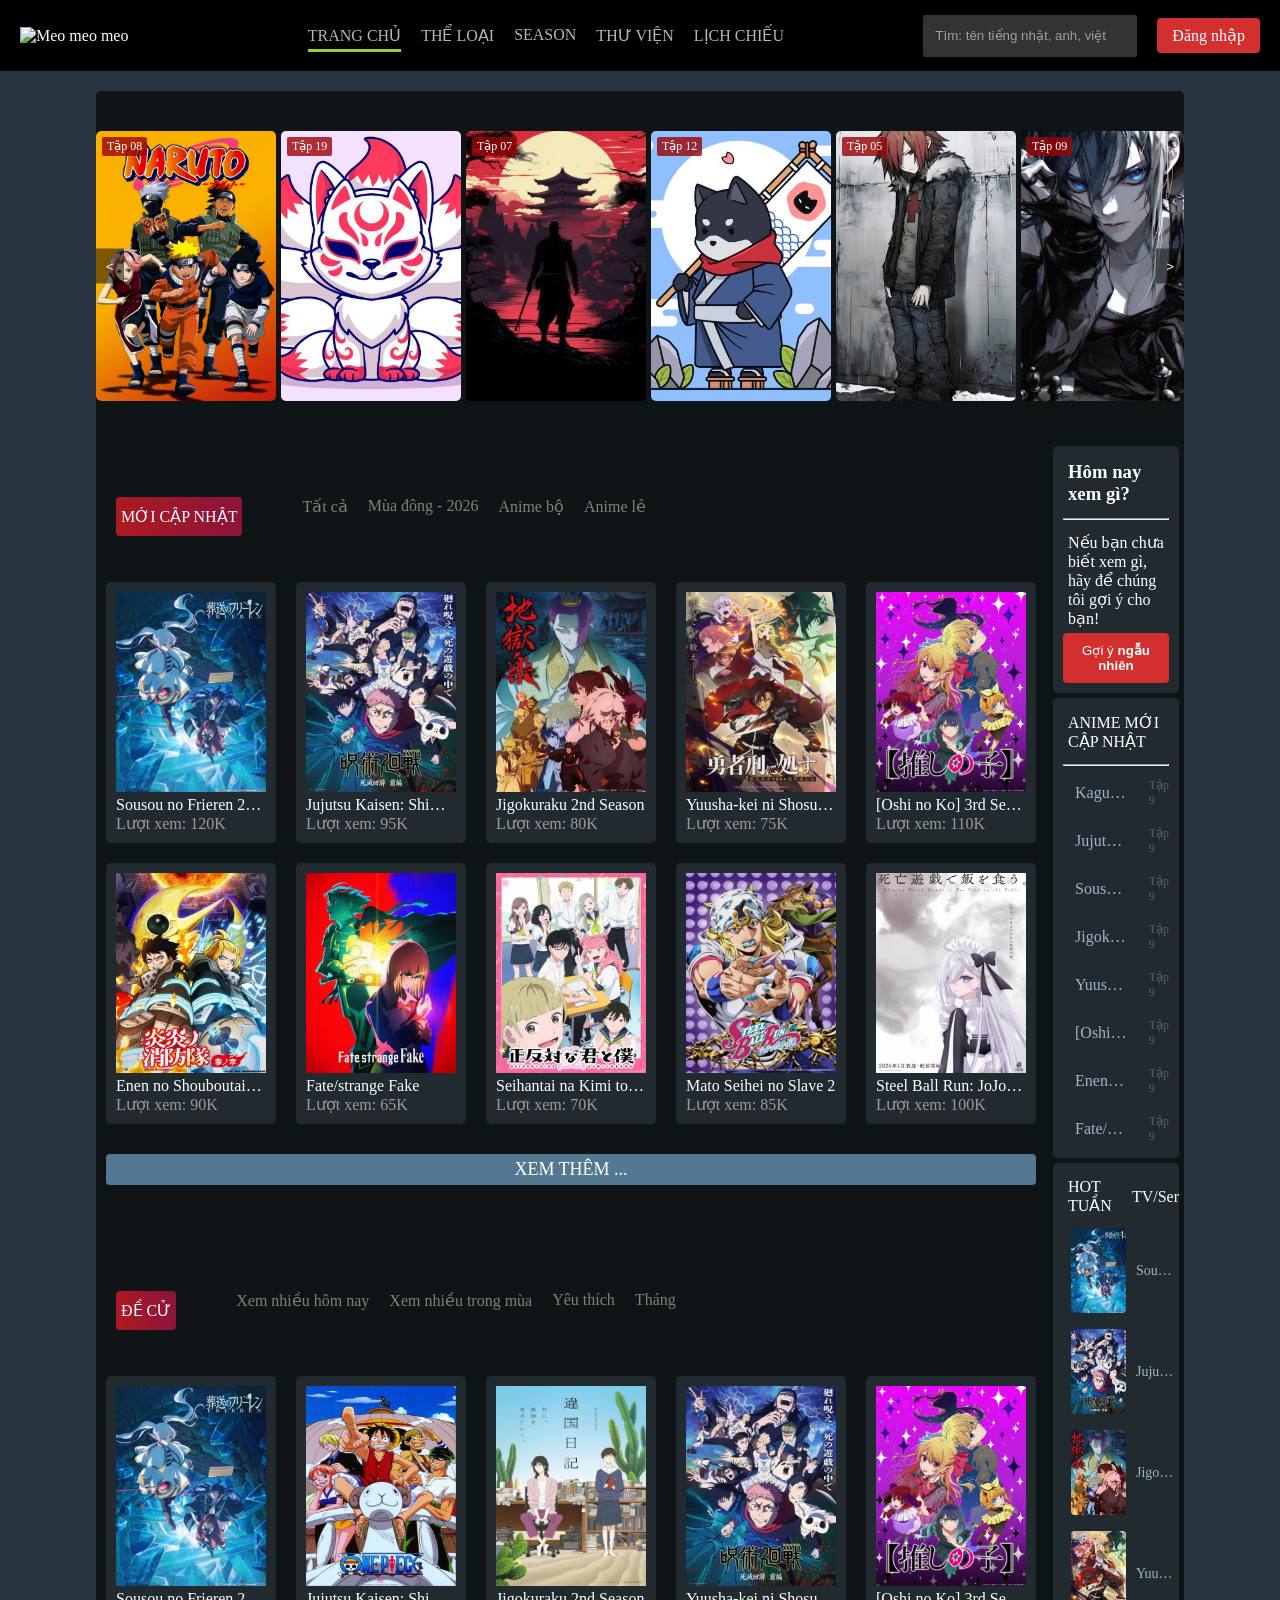
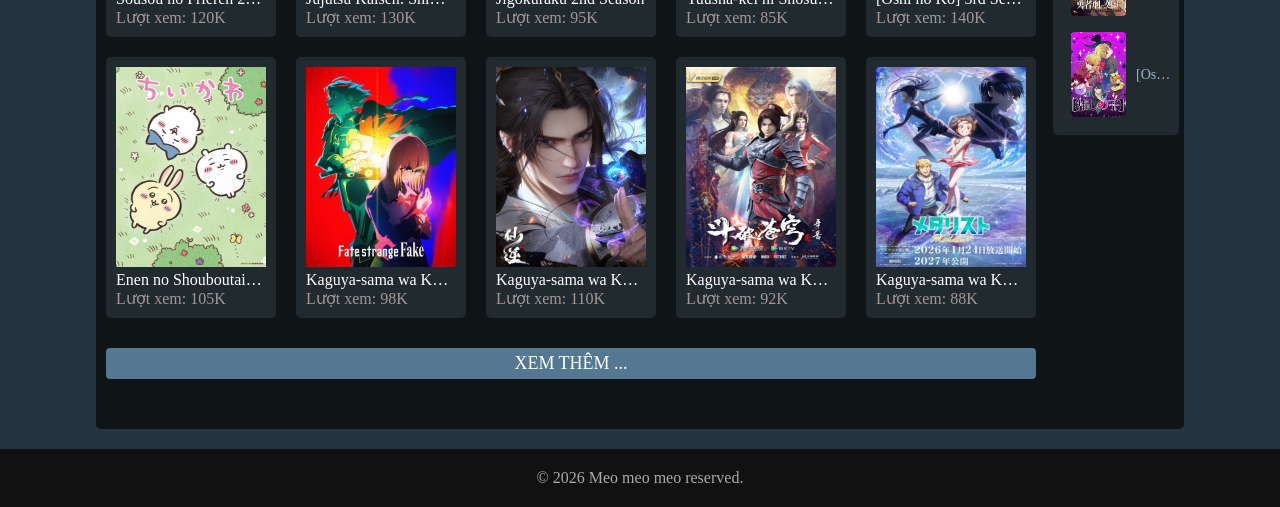
==== commit bbedc63a: "fix overflow error" ====
--- a/index.html
+++ b/index.html
@@ -150,62 +150,64 @@
                             <div class="play-overlay">
                                 <span class="play-btn">▶</span>
                             </div>
-                            <span class="title">Sousou no Frieren 2nd Season</span><span>Lượt xem: 120K</span>
+                            <span class="title">Sousou no Frieren 2nd Season</span>
+                            <span class="view">Lượt xem: 120K</span>
                         </a>
                         <a class="home-card click-to-watch">
                             <img src="images/recent_update/thumb2.jpg" width="150">
                             <div class="play-overlay">
                                 <span class="play-btn">▶</span>
                             </div>
-                            <span class="title">Jujutsu Kaisen: Shimetsu Kaiyuu - Zenpen</span><span>Lượt xem: 95K</span></a>
+                            <span class="title">Jujutsu Kaisen: Shimetsu Kaiyuu - Zenpen</span>
+                            <span class="view">Lượt xem: 95K</span></a>
                         <a class="home-card click-to-watch">
                             <img src="images/recent_update/thumb3.jpg" width="150">
                             <div class="play-overlay">
                                 <span class="play-btn">▶</span>
                             </div>
-                            <span class="title">Jigokuraku 2nd Season</span><span>Lượt xem: 80K</span></a>
+                            <span class="title">Jigokuraku 2nd Season</span><span class="view">Lượt xem: 80K</span></a>
                         <a class="home-card click-to-watch">
                             <img src="images/recent_update/thumb4.jpg" width="150">
                             <div class="play-overlay">
                                 <span class="play-btn">▶</span>
                             </div>
-                            <span class="title">Yuusha-kei ni Shosu: Choubatsu Yuusha 9004-tai Keimu Kiroku</span><span>Lượt xem: 75K</span></a>
+                            <span class="title">Yuusha-kei ni Shosu: Choubatsu Yuusha 9004-tai Keimu Kiroku</span><span class="view">Lượt xem: 75K</span></a>
                         <a class="home-card click-to-watch">
                             <img src="images/recent_update/thumb5.jpg" width="150">
                             <div class="play-overlay">
                                 <span class="play-btn">▶</span>
                             </div>
-                            <span class="title">[Oshi no Ko] 3rd Season</span><span>Lượt xem: 110K</span></a>
+                            <span class="title">[Oshi no Ko] 3rd Season</span><span class="view">Lượt xem: 110K</span></a>
                         <a class="home-card click-to-watch">
                             <img src="images/recent_update/thumb6.jpg" width="150">
                             <div class="play-overlay">
                                 <span class="play-btn">▶</span>
                             </div>
-                            <span class="title">Enen no Shouboutai: San no Shou Part 2</span><span>Lượt xem: 90K</span></a>
+                            <span class="title">Enen no Shouboutai: San no Shou Part 2</span><span class="view">Lượt xem: 90K</span></a>
                         <a class="home-card click-to-watch">
                             <img src="images/recent_update/thumb7.jpg" width="150">
                             <div class="play-overlay">
                                 <span class="play-btn">▶</span>
                             </div>
-                            <span class="title">Fate/strange Fake</span><span>Lượt xem: 65K</span></a>
+                            <span class="title">Fate/strange Fake</span><span class="view">Lượt xem: 65K</span></a>
                         <a class="home-card click-to-watch">
                             <img src="images/recent_update/thumb8.jpg" width="150">
                             <div class="play-overlay">
                                 <span class="play-btn">▶</span>
                             </div>
-                            <span class="title">Seihantai na Kimi to Boku</span><span>Lượt xem: 70K</span></a>
+                            <span class="title">Seihantai na Kimi to Boku</span><span class="view">Lượt xem: 70K</span></a>
                         <a class="home-card click-to-watch">
                             <img src="images/recent_update/thumb9.jpg" width="150">
                             <div class="play-overlay">
                                 <span class="play-btn">▶</span>
                             </div>
-                            <span class="title">Mato Seihei no Slave 2</span><span>Lượt xem: 85K</span></a>
+                            <span class="title">Mato Seihei no Slave 2</span><span class="view">Lượt xem: 85K</span></a>
                         <a class="home-card click-to-watch">
                             <img src="images/recent_update/thumb10.jpg" width="150">
                             <div class="play-overlay">
                                 <span class="play-btn">▶</span>
                             </div>
-                            <span class="title">Steel Ball Run: JoJo no Kimyou na Bouken</span><span>Lượt xem: 100K</span></a>
+                            <span class="title">Steel Ball Run: JoJo no Kimyou na Bouken</span><span class="view">Lượt xem: 100K</span></a>
                     </div>
                     <a href="#" class="watch-more">XEM THÊM ...</a>
 
@@ -232,70 +234,70 @@
                                 <span class="play-btn">▶</span>
                             </div>
                             <span class="title">Sousou no Frieren 2nd Season</span>
-                            <span>Lượt xem: 120K</span></a>
+                            <span class="view">Lượt xem: 120K</span></a>
                         <a class="home-card click-to-watch">
                             <img src="images/nomination/thumb2.jpg" width="150">
                             <div class="play-overlay">
                                 <span class="play-btn">▶</span>
                             </div>
                             <span class="title">Jujutsu Kaisen: Shimetsu Kaiyuu - Zenpen</span>
-                            <span>Lượt xem: 130K</span></a>
+                            <span class="view">Lượt xem: 130K</span></a>
                         <a class="home-card click-to-watch">
                             <img src="images/nomination/thumb3.jpg" width="150">
                             <div class="play-overlay">
                                 <span class="play-btn">▶</span>
                             </div>
                             <span class="title">Jigokuraku 2nd Season</span>
-                            <span>Lượt xem: 95K</span></a>
+                            <span class="view">Lượt xem: 95K</span></a>
                         <a class="home-card click-to-watch">
                             <img src="images/nomination/thumb4.jpg" width="150">
                             <div class="play-overlay">
                                 <span class="play-btn">▶</span>
                             </div>
                             <span class="title">Yuusha-kei ni Shosu: Choubatsu Yuusha 9004-tai Keimu Kiroku</span>
-                            <span>Lượt xem: 85K</span></a>
+                            <span class="view">Lượt xem: 85K</span></a>
                         <a class="home-card click-to-watch">
                             <img src="images/nomination/thumb5.jpg" width="150">
                             <div class="play-overlay">
                                 <span class="play-btn">▶</span>
                             </div>
                             <span class="title">[Oshi no Ko] 3rd Season</span>
-                            <span>Lượt xem: 140K</span></a>
+                            <span class="view">Lượt xem: 140K</span></a>
                         <a class="home-card click-to-watch">
                             <img src="images/nomination/thumb6.jpg" width="150">
                             <div class="play-overlay">
                                 <span class="play-btn">▶</span>
                             </div>
                             <span class="title">Enen no Shouboutai: San no Shou Part 2</span>
-                            <span>Lượt xem: 105K</span></a>
+                            <span class="view">Lượt xem: 105K</span></a>
                         <a class="home-card click-to-watch">
                             <img src="images/nomination/thumb7.jpg" width="150">
                             <div class="play-overlay">
                                 <span class="play-btn">▶</span>
                             </div>
                             <span class="title">Kaguya-sama wa Kokurasetai: Tensai-tachi no Renai Kousou</span>
-                            <span>Lượt xem: 98K</span></a>
+                            <span class="view">Lượt xem: 98K</span></a>
                         <a class="home-card click-to-watch">
                             <img src="images/nomination/thumb8.jpg" width="150">
                             <div class="play-overlay">
                                 <span class="play-btn">▶</span>
                             </div>
                             <span class="title">Kaguya-sama wa Kokurasetai: Tensai-tachi no Renai Kousou</span>
-                            <span>Lượt xem: 110K</span></a>
+                            <span class="view">Lượt xem: 110K</span></a>
                         <a class="home-card click-to-watch">
                             <img src="images/nomination/thumb9.jpg" width="150">
                             <div class="play-overlay">
                                 <span class="play-btn">▶</span>
                             </div>
                             <span class="title">Kaguya-sama wa Kokurasetai: Tensai-tachi no Renai Kousou</span>
-                            <span>Lượt xem: 92K</span></a>
+                            <span class="view">Lượt xem: 92K</span></a>
                         <a class="home-card click-to-watch">
                             <img src="images/nomination/thumb10.jpg" width="150">
                             <div class="play-overlay">
                                 <span class="play-btn">▶</span>
                             </div>
                             <span class="title">Kaguya-sama wa Kokurasetai: Tensai-tachi no Renai Kousou</span>
-                            <span>Lượt xem: 88K</span></a>
+                            <span class="view">Lượt xem: 88K</span></a>
                     </div>
                     <a href="#" class="watch-more">XEM THÊM ...</a>
 
@@ -354,26 +356,41 @@
                         <p>Movie/OVA</p>
                     </div>
                     <div class="hot-content">
-                        <div class="hot-card click-to-watch">
+                        <a class="hot-card click-to-watch">
                             <img src="images/hot_week/thumb1.jpg" width="150">
-                            <a class="title" href="#">Sousou no Frieren 2nd Season</a>
-                        </div>
-                        <div class="hot-card click-to-watch">
+                            <div class="play-overlay">
+                                <span class="play-btn">▶</span>
+                            </div>
+                            <span class="title">Sousou no Frieren 2nd Season</span>
+                        </a>
+                        <a class="hot-card click-to-watch">
                             <img src="images/hot_week/thumb2.jpg" alt="" class="src">
-                            <a class="title" href="#">Jujutsu Kaisen: Shimetsu Kaiyuu - Zenpen</a>
-                        </div>
-                        <div class="hot-card click-to-watch">
+                            <div class="play-overlay">
+                                <span class="play-btn">▶</span>
+                            </div>
+                            <span class="title">Jujutsu Kaisen: Shimetsu Kaiyuu - Zenpen</span>
+                        </a>
+                        <a class="hot-card click-to-watch">
                             <img src="images/hot_week/thumb3.jpg" alt="" class="src">
-                            <a class="title" href="#">Jigokuraku 2nd Season</a>
-                        </div>
-                        <div class="hot-card click-to-watch">
+                            <div class="play-overlay">
+                                <span class="play-btn">▶</span>
+                            </div>
+                            <span class="title">Jigokuraku 2nd Season</span>
+                        </a>
+                        <a class="hot-card click-to-watch">
                             <img src="images/hot_week/thumb4.jpg" alt="" class="src">
-                            <a class="title" href="#">Yuusha-kei ni Shosu: Choubatsu Yuusha 9004-tai Keimu Kiroku</a>
-                        </div>
-                        <div class="hot-card click-to-watch">
+                            <div class="play-overlay">
+                                <span class="play-btn">▶</span>
+                            </div>
+                            <span class="title">Yuusha-kei ni Shosu: Choubatsu Yuusha 9004-tai Keimu Kiroku</span>
+                        </a>
+                        <a class="hot-card click-to-watch">
                             <img src="images/hot_week/thumb5.jpg" alt="" class="src">
-                            <a class="title" href="#">[Oshi no Ko] 3rd Season</a>
-                        </div>
+                            <div class="play-overlay">
+                                <span class="play-btn">▶</span>
+                            </div>
+                            <span class="title">[Oshi no Ko] 3rd Season</span>
+                        </a>
                     </div>
                 </div>
             </aside>
--- a/static/css/index.css
+++ b/static/css/index.css
@@ -313,22 +313,42 @@
     gap: 10px;
     align-items: center;
 }
-.hot-card{
-    color: #fff;
+.hot-card {
+    display: flex;
+    align-items: center;
+    gap: 10px;
+
     background-color: #212a2f;
-    display: flex;
-    gap: 10px;
-    padding: 10px;
-    border-radius: 5px;
+    padding: 8px;
+    border-radius: 5px;
+
+    max-width: 100%;
+    text-decoration: none;
+    color: inherit;
+}
+.hot-card img {
+    width: 55px;
+    height: 85px;
+    flex-shrink: 0;
+    object-fit: cover;
+    border-radius: 4px;
+}
+.hot-card .title {
+    display: block;
+
+    flex: 1;
+    min-width: 0;
+
+    white-space: nowrap;
+    overflow: hidden;
+    text-overflow: ellipsis;
+
+    font-size: 14px;
+    color: #9fb3c8;
 }
 .hot-content img{
     width: 55px;
     height: 85px;
-}
-.hot-content .title{
-    white-space: nowrap;
-    overflow: hidden;
-    text-overflow: ellipsis;
 }
 .hot-content a{
     color: #78909c;
@@ -415,12 +435,6 @@
     width: 150px;
     height: 200px;
 }
-.home-card .title{
-    margin: 10px 0 0 0;
-    white-space: nowrap;
-    overflow: hidden;
-    text-overflow: ellipsis;
-}
 /* card hover effect */
 .click-to-watch {
     position: relative;
@@ -429,6 +443,14 @@
     text-decoration: none;
     color: inherit;
 }
+.title {
+    color: #fff;
+    display: block;
+    width: 100%;
+    white-space: nowrap;
+    overflow: hidden;
+    text-overflow: ellipsis;
+}
 .play-overlay {
     position: absolute;
     inset: 0;
@@ -461,11 +483,17 @@
 .click-to-watch:hover .play-overlay {
     opacity: 1;
 }
+.view{
+    color: #a39898;
+}
 
 .click-to-watch:hover .play-btn {
     transform: scale(1);
 }
-
+.hot-card.click-to-watch {
+    display: flex;
+    width: 100%;
+}
 
 /*footer styles*/
 footer {
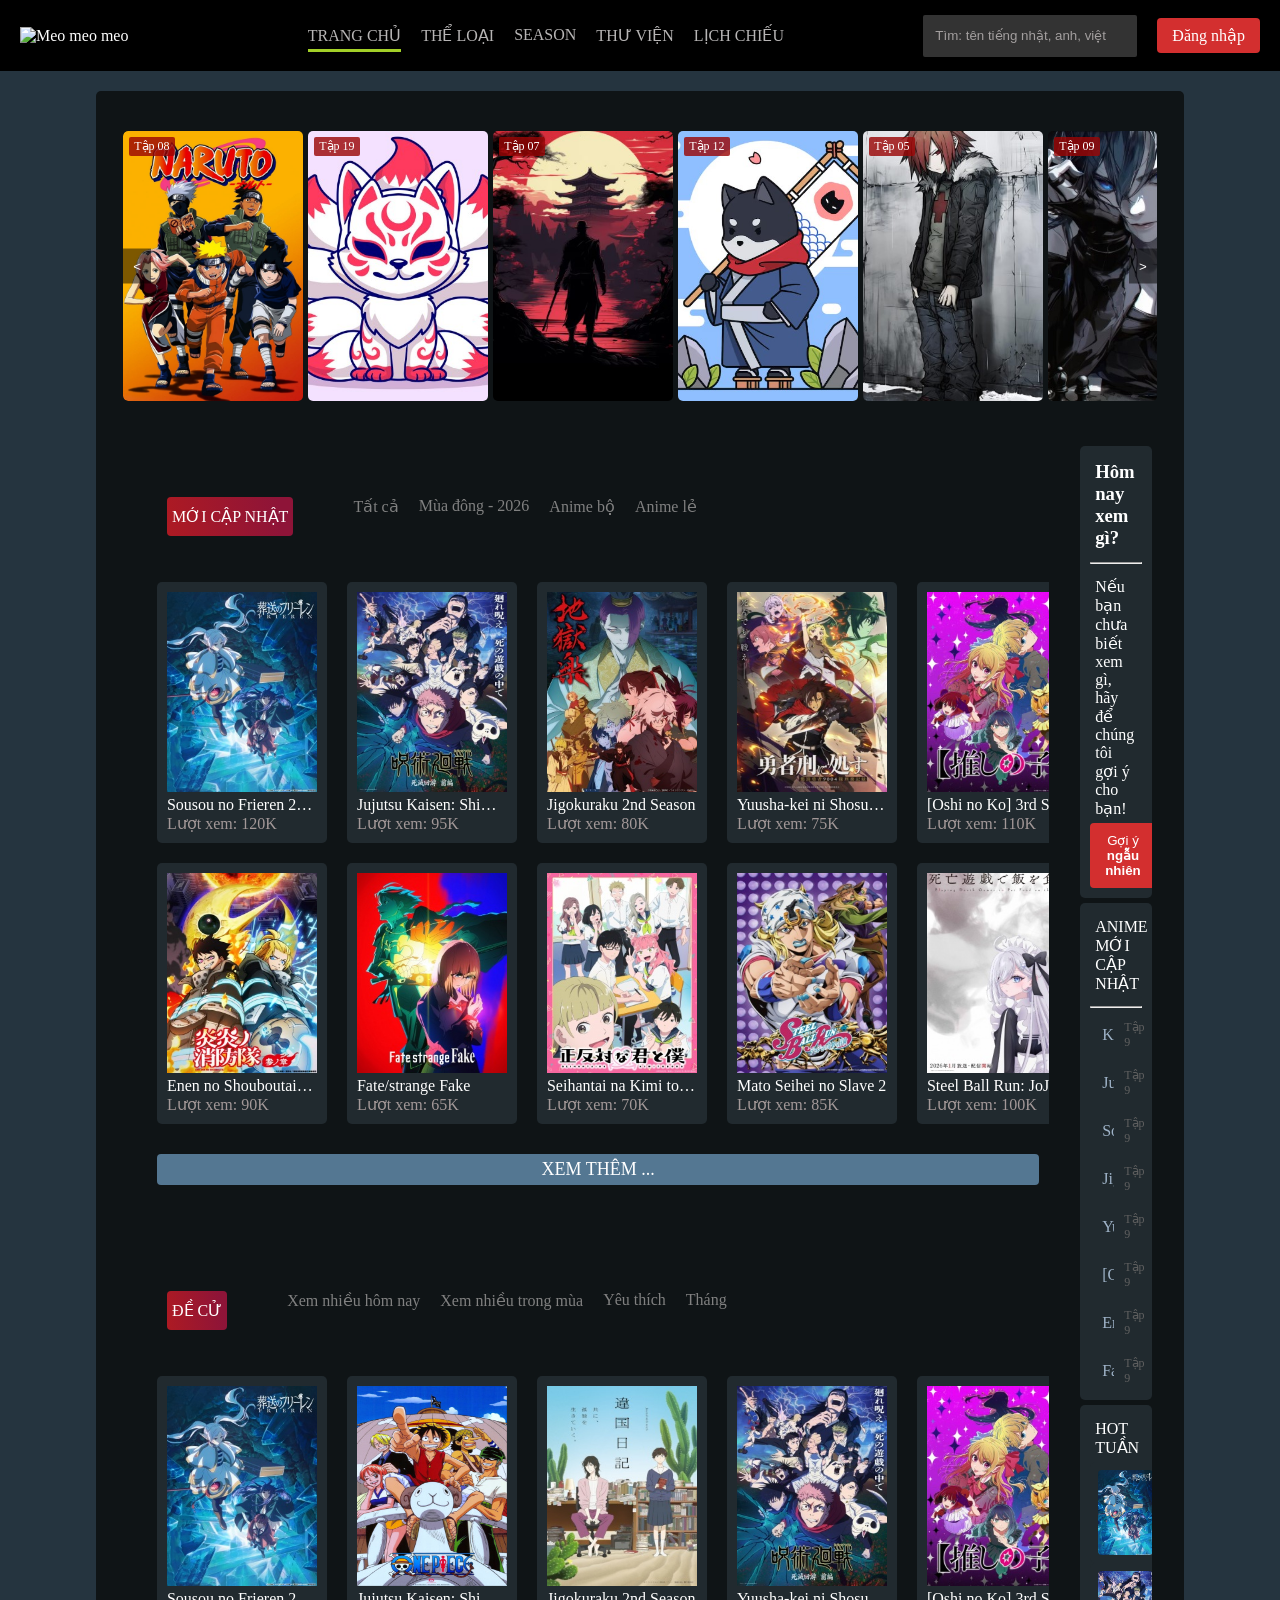
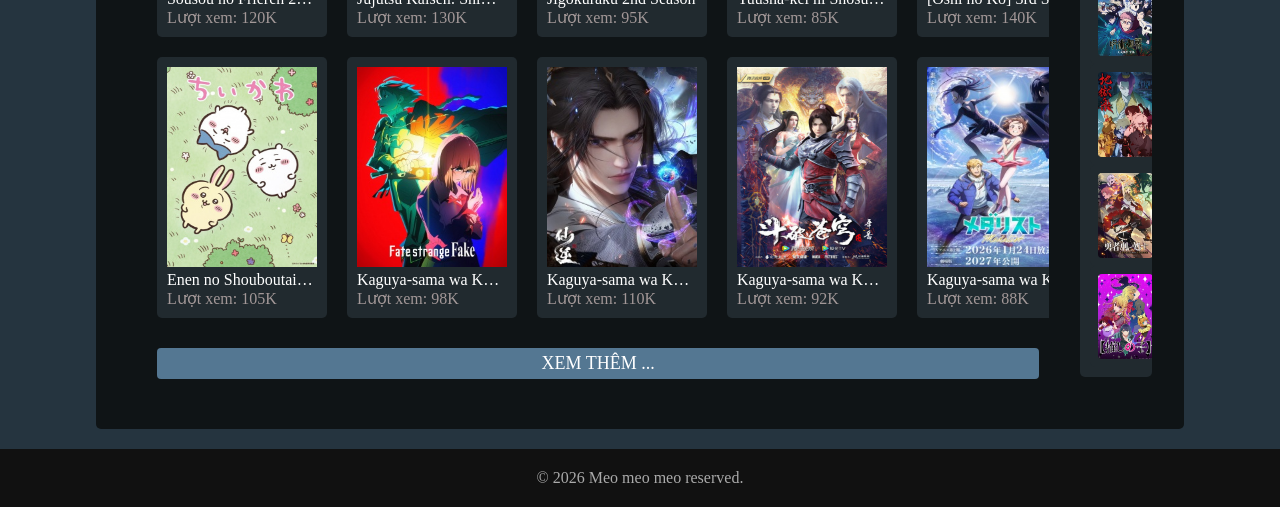
==== commit 8b7855d4: "fix layout a little bit" ====
--- a/index.html
+++ b/index.html
@@ -8,7 +8,7 @@
 </head>
 <body>
     <!-- nav bar -->
-     <nav class="navbar">
+    <nav class="navbar">
             <div class="logo">
                 <img src="path_to_logo.png" alt="Meo meo meo">
             </div>
--- a/static/css/index.css
+++ b/static/css/index.css
@@ -141,6 +141,7 @@
     background-color:transparent;
     padding: 20px 0;
     max-width: 100%;
+    width: 95%;
     overflow: hidden;
 }
 .movie-slider{
@@ -205,6 +206,8 @@
     border-radius: 5px;
 }
 .second-main-container{
+    width: 95%;
+    margin: 0 auto;
     background-color: transparent;
     display:grid;
     grid-template-columns: 3fr 1fr;
@@ -371,7 +374,6 @@
     background-color: transparent;
     border-radius: 5px;
 }
-
 .detail-navbar{
     display: flex;
     gap: 20px;
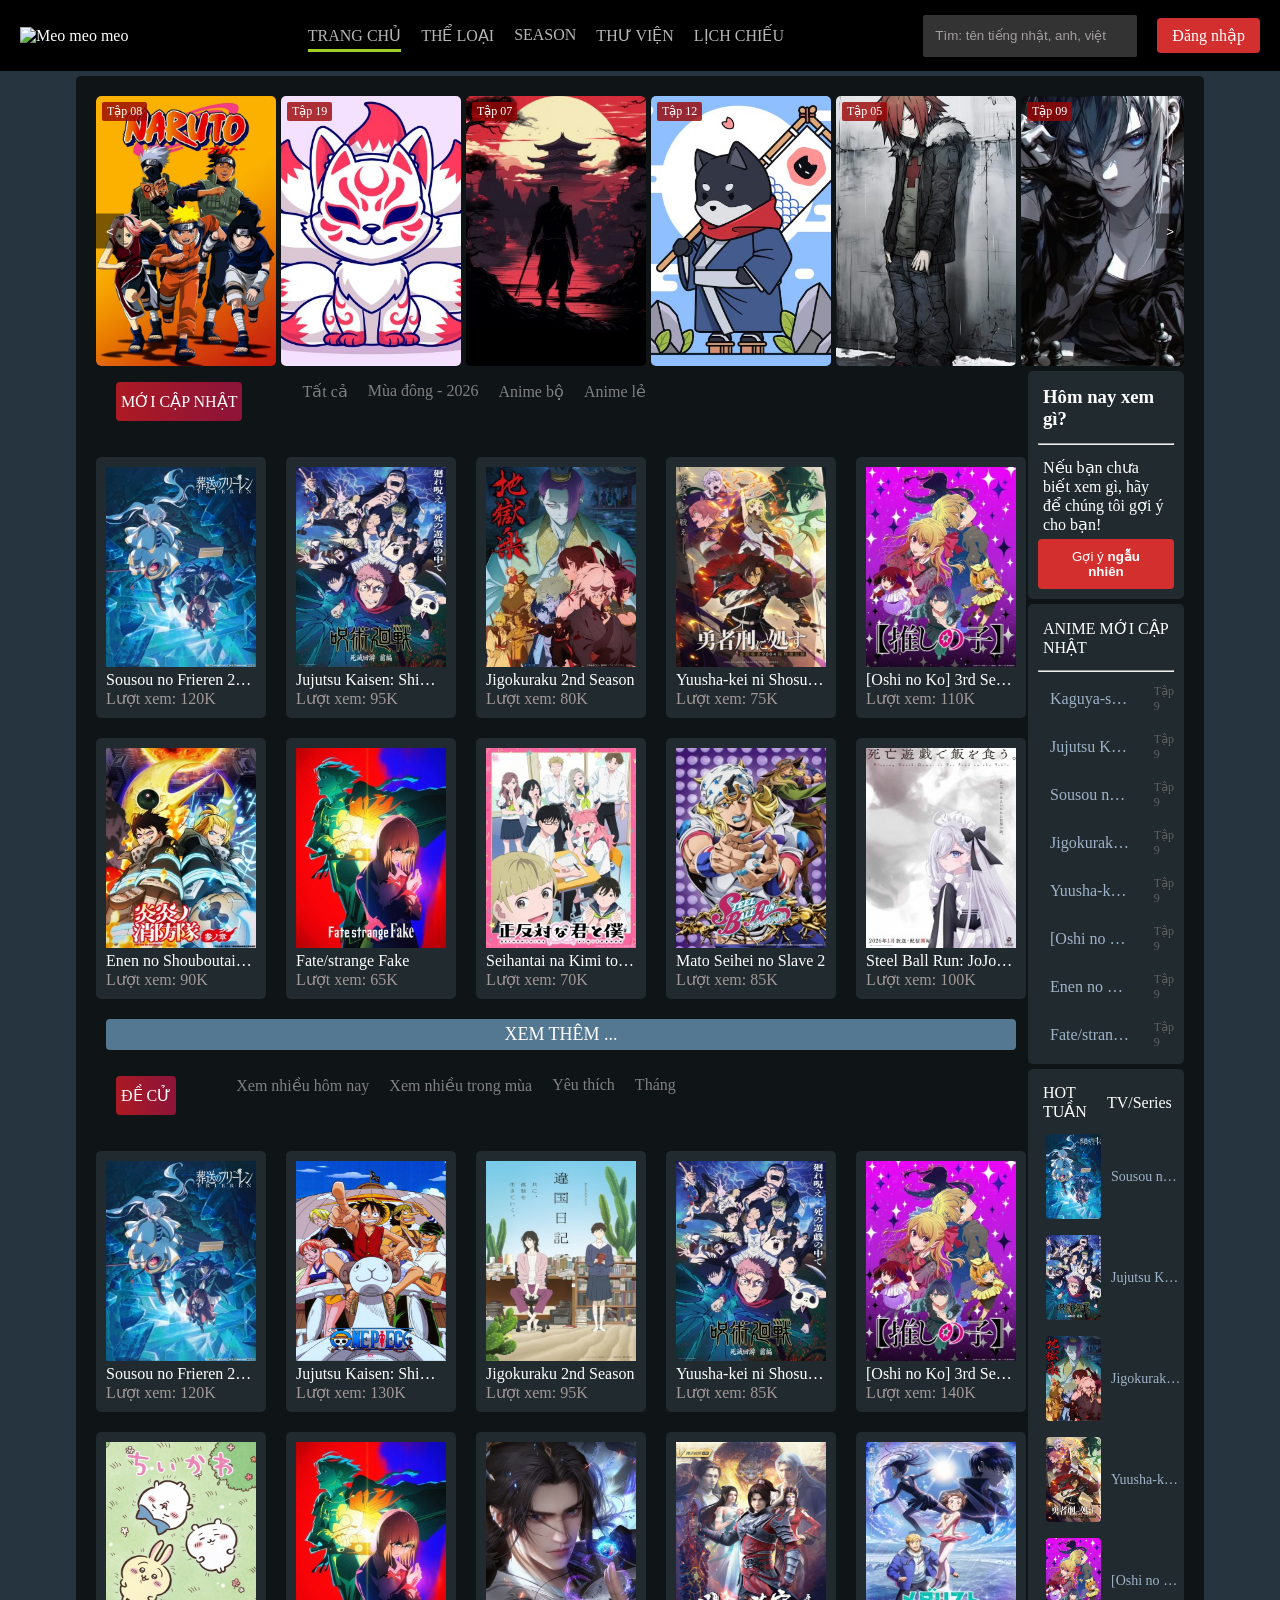
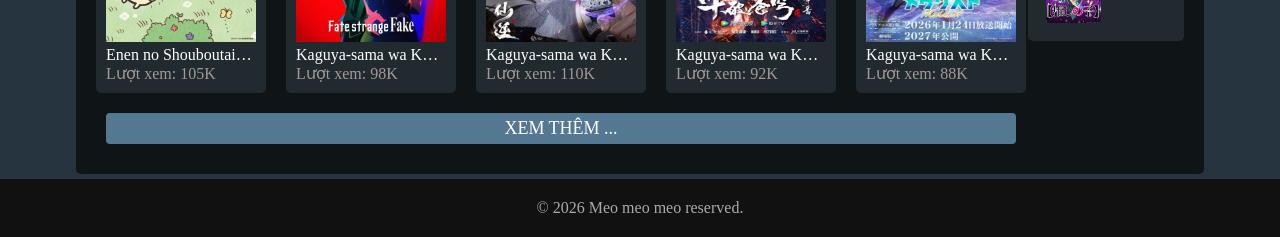
==== commit ab13b0ea: "fix layout a little bit" ====
--- a/index.html
+++ b/index.html
@@ -59,8 +59,6 @@
         </div>
     </nav>
     <div class="big-container">
-        
-        
         <main class="main-container">
             <div class="movie-section">
                 <button class="nav-btn prev-btn">&lt;</button>
--- a/static/css/index.css
+++ b/static/css/index.css
@@ -4,9 +4,9 @@
     padding:0;
 }
 .big-container{
-    background-color: transparent;
+    background-color: #0f1416;
     max-width: 85vw;
-    margin: 0 auto;
+    margin: 5px auto;
     padding: 20px;
     border-radius: 5px;
 }
@@ -135,13 +135,10 @@
 /* Movie slider styles */
 .movie-section{
     position: relative;
-    margin: 20px auto;
     display: flex;
     flex-direction: column;
     background-color:transparent;
-    padding: 20px 0;
     max-width: 100%;
-    width: 95%;
     overflow: hidden;
 }
 .movie-slider{
@@ -151,7 +148,6 @@
     overflow-x: auto;
     gap: 5px;
     scroll-behavior: smooth;
-    padding: 0;
 }
 .movie-slider .movie-item img{
     border-radius: 5px;
@@ -198,16 +194,14 @@
 .next-btn { right: 0; }
 /* Movie details styles */
 .main-container{
-    background-color: #0f1416;
+    width: 100%;
+    margin: 0 auto;
+    background-color: transparent;
     display: flex;
     flex-direction: column;
-    margin: 0px;
-    padding: 0px;
     border-radius: 5px;
 }
 .second-main-container{
-    width: 95%;
-    margin: 0 auto;
     background-color: transparent;
     display:grid;
     grid-template-columns: 3fr 1fr;
@@ -225,8 +219,8 @@
 .sidebar{
     display: flex;
     flex-direction: column;
+    margin: 5px 0 0 0;
     gap: 5px;
-    margin: 5px;
     min-width: 0px;
 }
 .sidebar-box{
@@ -372,6 +366,8 @@
 /*content-left styles*/
 .content-left{
     background-color: transparent;
+    margin: 0;
+    padding: 0;
     border-radius: 5px;
 }
 .detail-navbar{
@@ -408,7 +404,6 @@
     display: grid;
     grid-template-columns: repeat(5, 1fr);
     gap: 20px;
-    padding: 10px;
 }
 .watch-more{
     background-color: #547792;
